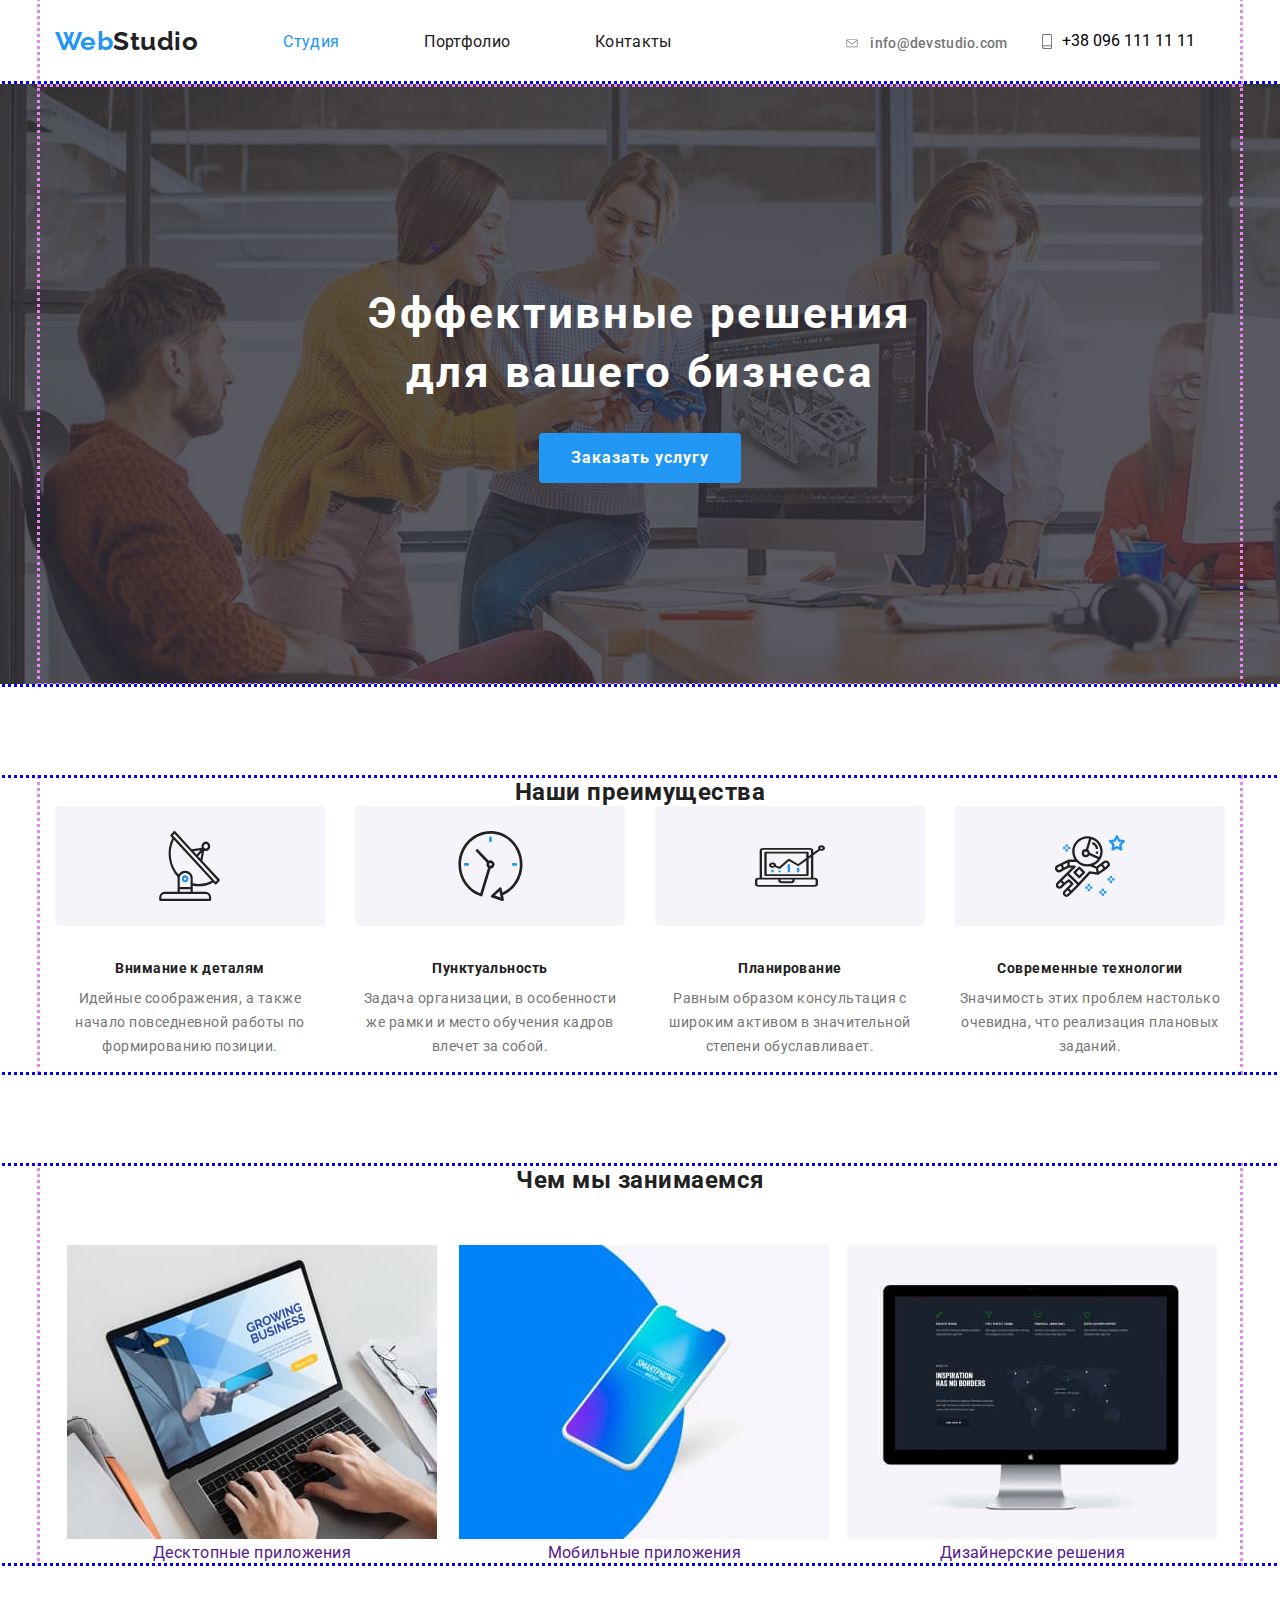
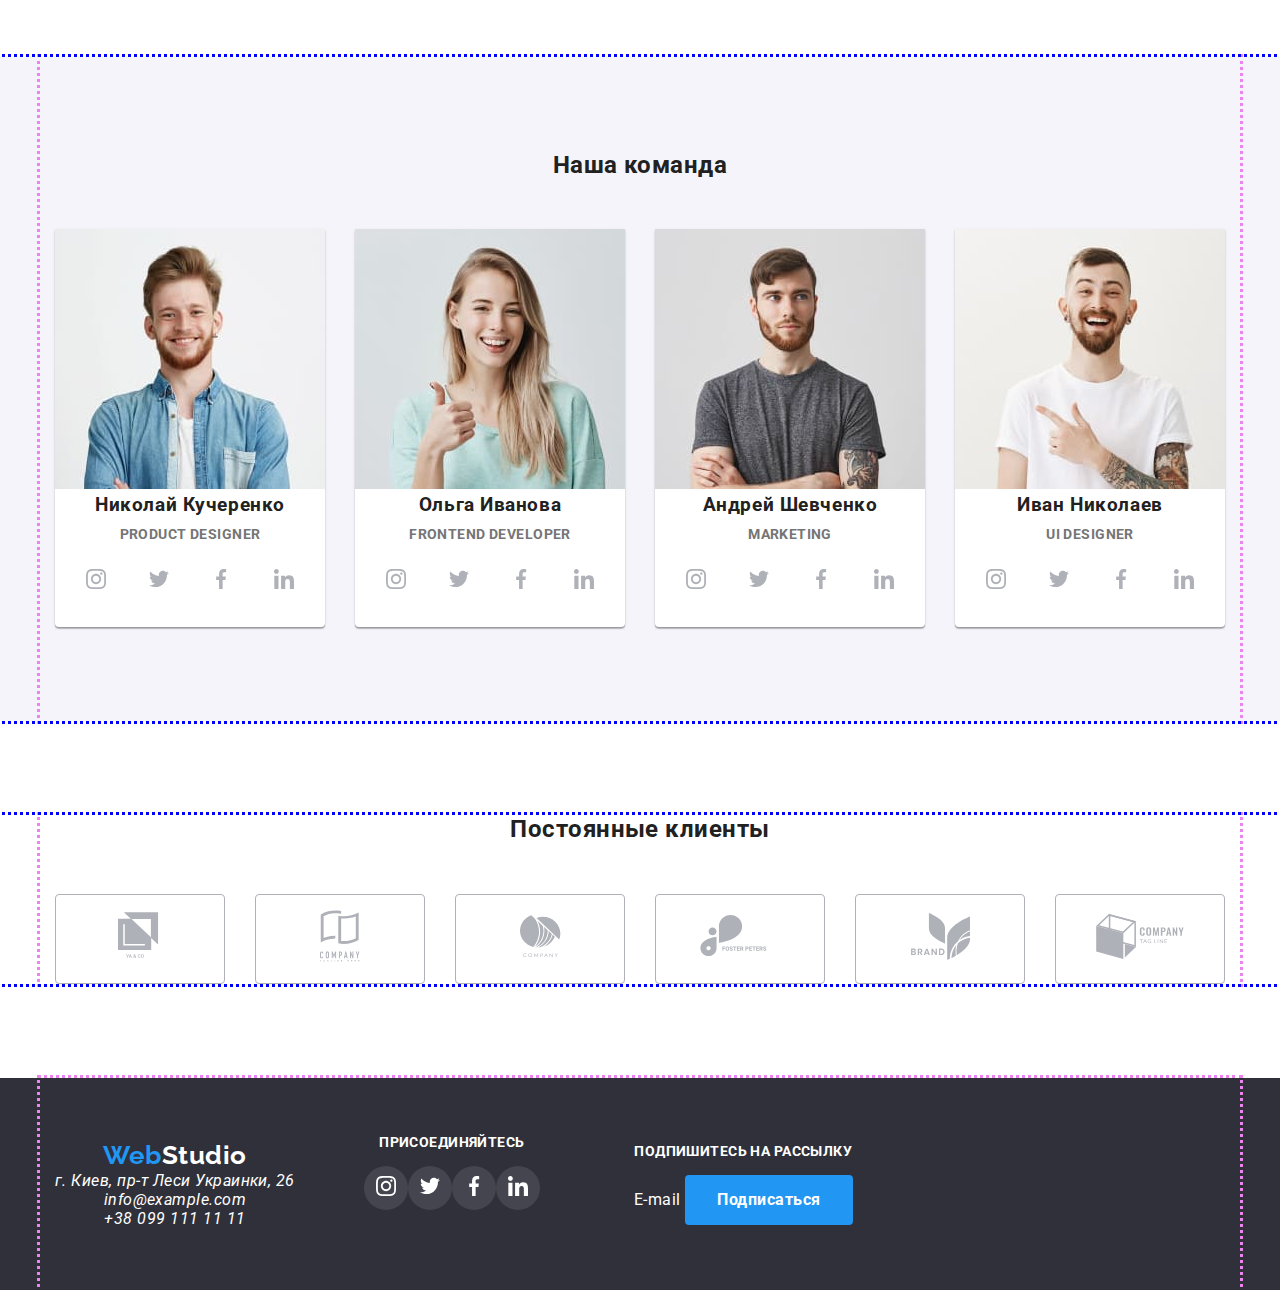
==== index.html @ b8b5b178 "Add files via upload" ====
<!DOCTYPE html>
<html lang="ru">
  <head>
    <meta charset="UTF-8" />
    <meta name="viewport" content="width=device-width, initial-scale=1.0" />
    <title>Homework#1</title>
    <link href="https://fonts.googleapis.com/css2?family=Raleway:wght@400;700&family=Roboto:wght@400;700;900&display=swap" rel="stylesheet">
    <link rel="stylesheet" href="https://cdnjs.cloudflare.com/ajax/libs/modern-normalize/0.6.0/modern-normalize.min.css">
    <link rel="stylesheet" href="./css/style.css">
  </head>
  <body>
    <!-- header -->
      <header>
        <nav class="container no-margin">
          <div class="flex">
            <a class="logo" href="./index.html">Web<span class="black-logo">Studio</span></a>
            <ul class="list flex">
              <li><a class="nav-text interactive current " href="">Студия</a></li>
              <li><a class="nav-text interactive " href="./portfolio.html">Портфолио</a></li>
              <li><a class="nav-text interactive " href="">Контакты</a></li>
            </ul>
              <address class="flex adress">
                <div>
                  <button class="mail-button">
                    <svg class="mail-button-icon">
                    <use href="./img/sprite2.svg#icon-envelope"></use>
                    </svg>
                    <a class="e-mail-address" href="info@devstudio.com">info@devstudio.com</a>
                  </button>
                  <button class="mail-button">
                    <svg class="phone-icon">
                    <use href="./img/sprite2.svg#icon-phone"icon-phone></use>
                    </svg>
                    <span class="interactive">+38 096 111 11 11</span>
                  </button>
                </div>
              </address>
          </div>
        </nav>
      </header>
    <main>
    <!-- решения для бизнеса -->
      <section class="overlay">
        <div class="container hero">
          <h1  class="hero-title">Эффективные решения <br> для вашего бизнеса</h1>
            <a class="hero-order button primary" href="">Заказать услугу</a>
        </div>
      </section>
        <section class="section">
          <div class="container">
            <h2 class="no-margin">Наши преимущества</h2>
              <ul class="flex qualities">
                <li>
                  <svg class="antenna"></svg>
                  
                    <h3 class="section-title">Внимание к деталям</h3>
                      <p class="paragraph">
                      Идейные соображения, а также начало повседневной работы по
                        формированию позиции.
                    </p>
                </li>
                <li class="block">
                  <svg class="clock"></svg>
                  
                    <h3 class="section-title">Пунктуальность</h3>
                      <p class="paragraph">
                        Задача организации, в особенности же рамки и место обучения кадров
                        влечет за собой.
                      </p>
                </li>
                <li class="block">
                  <svg class="diagram"></svg>
                  
                    <h3 class="section-title">Планирование</h3>
                      <p class="paragraph">
                        Равным образом консультация с широким активом в значительной
                        степени обуславливает.
                      </p>
                </li>
                <li class="block">
                  <svg class="astronaut"></svg>
                  
                    <h3 class="section-title">Современные технологии</h3>
                      <p class="paragraph">
                        Значимость этих проблем настолько очевидна, что реализация
                        плановых заданий.
                      </p>
                  </li>
                </ul>
            </div>
        </section>
    <!-- чем мы занимаемся -->
      <section class="section">
        <div class="container">
          <h2>Чем мы занимаемся</h2>
          <ul class="flex center just-cont">
            <li>
              <a class="section-text" href="">
                <img
                  src="./img/images/img1 (1).jpg"
                  alt="Десктопные приложения"
                />Десктопные приложения</a
              >
            </li>
            <li>
              <a class="section-text" href="">
                <img
                  src="./img/images/img2 (1).jpg"
                  alt="Мобильные приложения"
                />Мобильные приложения</a
              >
            </li>
            <li>
              <a class="section-text" href="">
                <img
                  src="./img/images/img3 (1).jpg"
                  alt="Дизайнерские решения"
                />Дизайнерские решения</a
              >
            </li>
          </ul>
        </div>
      </section>
    <!-- наша команда -->
      <section class="team-background">
        <div class="container pad">
          <h2>Наша команда</h2>
          <ul class="flex just-cont" lang="en">
            <li class="white-background">
              <a href="">
                <img src="./img/images/photo1 (1).jpg" alt="John Smith"
              /></a>
              <h3 class="interactive black-text">Николай Кучеренко</h3>
              <h4>Product Designer</h4>
              <ul class="flex around">
                <li>
                  <button class="social">
                    <svg class="social-icon">
                    <use href="./img/sprite.svg#icon-instagram"></use>
                    </svg>
                  </button>
                </li>
                <li>
                <button class="social">
                  <svg class="social-icon">
                    <use href="./img/sprite.svg#icon-twitter"></use>
                  </svg>
                </button>
                </li>
                <li>
                  <button class="social">
                    <svg class="social-icon">
                      <use href="./img/sprite.svg#icon-facebook"></use>
                    </svg>
                  </button>
                </li>
                <li>
                  <button class="social">
                    <svg class="social-icon">
                      <use href="./img/sprite.svg#icon-linkedin"></use>
                    </svg>
                  </button>
                </li>
              </ul>
            </li>
            <li class="white-background">
              <a href="">
                <img src="./img/images/photo2 (1).jpg" alt="Marta Stewart"
              /></a>
              <h3 class="interactive black-text">Ольга Иванова</h3>
              <h4>Frontend Developer</h4>
              <ul class="flex around">
                <li>
                  <button class="social">
                    <svg class="social-icon">
                      <use href="./img/sprite.svg#icon-instagram"></use>
                    </svg>
                  </button>
                </li>
                <li>
                  <button class="social">
                    <svg class="social-icon">
                      <use href="./img/sprite.svg#icon-twitter"></use>
                    </svg>
                  </button>
                </li>
                <li>
                  <button class="social">
                    <svg class="social-icon">
                      <use href="./img/sprite.svg#icon-facebook"></use>
                    </svg>
                  </button>
                </li>
                <li>
                  <button class="social">
                    <svg class="social-icon">
                      <use href="./img/sprite.svg#icon-linkedin"></use>
                    </svg>
                  </button>
                </li>
              </ul>
            </li>
            <li class="white-background">
              <a href="">
                <img src="./img/images/photo3 (1).jpg" alt="Robert Jakis"
              /></a>
              <h3 class="interactive black-text">Андрей Шевченко</h3>
              <h4>Marketing</h4>
              <ul class="flex around">
                <li>
                  <button class="social">
                    <svg class="social-icon">
                      <use href="./img/sprite.svg#icon-instagram"></use>
                    </svg>
                  </button>
                </li>
                <li>
                  <button class="social">
                    <svg class="social-icon">
                      <use href="./img/sprite.svg#icon-twitter"></use>
                    </svg>
                  </button>
                </li>
                <li>
                  <button class="social">
                    <svg class="social-icon">
                      <use href="./img/sprite.svg#icon-facebook"></use>
                    </svg>
                  </button>
                </li>
                <li>
                  <button class="social">
                    <svg class="social-icon">
                      <use href="./img/sprite.svg#icon-linkedin"></use>
                    </svg>
                  </button>
                </li>
              </ul>
            </li>
          
            </li>
            <li class="white-background">
              <a href="">
                <img src="./img/images/photo4 (1).jpg" alt="Martin Doe"
              /></a>
              <h3 class="interactive black-text">Иван Николаев</h3>
              <h4>UI Designer</h4>
              <ul class="flex around">
                <li>
                  <button class="social">
                    <svg class="social-icon">
                      <use href="./img/sprite.svg#icon-instagram"></use>
                    </svg>
                  </button>
                </li>
                <li>
                  <button class="social">
                    <svg class="social-icon">
                      <use href="./img/sprite.svg#icon-twitter"></use>
                    </svg>
                  </button>
                </li>
                <li>
                  <button class="social">
                    <svg class="social-icon">
                      <use href="./img/sprite.svg#icon-facebook"></use>
                    </svg>
                  </button>
                </li>
                <li>
                  <button class="social">
                    <svg class="social-icon">
                      <use href="./img/sprite.svg#icon-linkedin"></use>
                    </svg>
                  </button>
                </li>
              </ul>
            </li>
          </ul>
        </div>
      </section>
    <!-- постоянные клиенты -->
      <section>
        <div class="container">
        <h2>Постоянные клиенты</h2>
        <ul class="flex just-cont">
          <li>
            <button class="button-client">
              <svg class="button-icon-one">
              <use href="./img/sprite.svg#icon-logo1"></use>
              </svg>
            </button>
          </li>
          <li>
            <button class="button-client">
              <svg class="button-icon-two">
                <use href="./img/sprite.svg#icon-logo2"></use>
              </svg>
            </button>
          </li>
          <li>
            <button class="button-client">
              <svg class="button-icon-three">
                <use href="./img/sprite.svg#icon-logo3"></use>
              </svg>
            </button>
          </li>
          <li>
            <button class="button-client">
              <svg class="button-icon-four">
                <use href="./img/sprite.svg#icon-logo4"></use>
              </svg>
            </button>
          </li>
          <li>
          <button class="button-client">
            <svg class="button-icon-five">
              <use href="./img/sprite.svg#icon-logo5"></use>
            </svg>
          </button>
          </li>
          <li>
            <button class="button-client">
              <svg class="button-icon-six">
                <use href="./img/sprite.svg#icon-logo6"></use>
              </svg>
            </button>
          </li>
        </ul>
        </div>
      </section>
    </main>
    <!-- футер -->
    <footer class="bgcolor">
        <div class="container all-footer flex">
          <div class="footer-address">
            <a class="logo" href="./index.html">Web<span class="white">Studio</span></a>
              <address class="white">
              г. Киев, пр-т Леси Украинки, 26 <br>
              info@example.com <br>
              +38 099 111 11 11
              </address>
          </div>
          <div class="join">
            <h4>присоединяйтесь</h4>
          <ul class="flex nav-center adress">
            <li>
              <button class="social-footer">
                <svg class="social-footer-icon">
                  <use href="./img/sprite.svg#icon-instagram"></use>
                </svg>
              </button>
            </li>
            <li>
              <button class="social-footer">
                <svg class="social-footer-icon">
                  <use href="./img/sprite.svg#icon-twitter"></use>
                </svg>
              </button>
            </li>
            <li>
              <button class="social-footer">
                <svg class="social-footer-icon">
                  <use href="./img/sprite.svg#icon-facebook"></use>
                </svg>
              </button>
            </li>
            <li>
              <button class="social-footer">
                <svg class="social-footer-icon">
                  <use href="./img/sprite.svg#icon-linkedin"></use>
                </svg>
              </button>
            </li>
          </ul>
          </div>
          <div class="subscribe">
          <h4 class="footer">Подпишитесь на рассылку</h4>
          <span class="button secondry">E-mail</span>
          <span class="button primary">Подписаться</span>
          </div>
        </div>
    
    </footer>
  </body>
</html>
---- css/style.css ----
html {
  box-sizing: border-box;
}

:root {
  --main-color: #757575;
  --secondary-color: #212121;
  --white-color: #ffffff;
  --accent-color: #2196f3;
  --footer-background: #2f303a;
}

section {
  outline: 3px dotted blue;
  margin-bottom: 94px;
}

.container {
  
  margin-left: auto;
  margin-right: auto;
  padding-left: 15px;
  padding-right: 15px;
  width: 1200px;
  outline: dotted violet;
  text-align: center;
  
}

.pad {
  padding-top: 94px;
  padding-bottom: 94px;
}
.no-margin {
  margin-bottom: 0;
}

.flex {
  display: flex;
  align-items: center;
}

.block {
  margin-left: 30px;
}
.just-cont {
  
  justify-content: space-between;

}

.around {
  justify-content: space-evenly;
}
.no-mr {
  margin-left: 0;
}

h1,
h2,
h3,
h4,
ul,
p {
  margin-top: 0;
}

body {
  background: #ffffff;
  font-family: "Roboto", sans-serif;
  color: var(--main-color);
  letter-spacing: 0.03em;
  font-size: 16px;
  line-height: 1.2;
}

a {
  text-decoration: none;
}

.logo {
  font-family: "Raleway", sans-serif;
  font-weight: 700;
  color: var(--accent-color);
  font-size: 26px;
  line-height: 1.2;
}
.black-logo {
  color: var(--secondary-color);
}
.nav-text.interactive.current {
  color: var(--accent-color);
}
ul {
  list-style: none;
  padding-inline-start: 0;
  margin-block-start: 0;
  margin-block-end: 0;
}
.interactive:hover,
.interactive:focus {
  color: var(--accent-color);
}
.list {
  list-style: none;
  color: var(--secondary-color);
}
.nav-text {
  color: var(--secondary-color);
  letter-spacing: 0.02em;
  margin-left: 50px;
  display: block;
  padding-top: 32px;
  padding-bottom: 32px;
}
.nav-text:first-child {
  margin-left: 85px;
}
.adress {
  margin-left: auto;
}

.black-text {
  color: var(--secondary-color);
  letter-spacing: 0.03em;
}

.black-item {
  letter-spacing: 0.06em;
  color: var(--secondary-color);
}

button {
  margin: 0;
  padding: 0;
}

.e-mail-address {
  color: var(--main-color);
  font-weight: 500;
font-size: 14px;
line-height: 1.2;
letter-spacing: 0.02em;
}

.mail-button {
  display: inline-flex;
  align-items: center;
  border-style: none;
  padding-top: 32px;
  padding-bottom: 32px;
  background-color: var(--white-color);text-decoration: none;
  margin-right: 30px;
  cursor: pointer;
}

.mail-button-icon {
  height: 11.2px;
  width: 16px;
  margin-right: 10px;
  fill: var(--main-color);
}

.mail-button:hover {
  color: var(--accent-color);
}

.mail-button:hover .e-mail-address {
  color: var(--accent-color);
}
.mail-button:hover .mail-button-icon {
  fill: var(--accent-color);
}

.phone-icon {
  height: 15px;
  width: 10px;
  margin-right: 10px;
  fill: var(--main-color);
}
.mail-button:hover .phone-icon {
  fill: var(--accent-color);
}

.link-text {
  font-weight: 700;
  font-size: 18px;
  color: var(--secondary-color);
}

.overlay {
  background-image: linear-gradient(
    to right,
    rgba(47, 48, 58, 0.8),
    rgba(47, 48, 58, 0.8)),
    url(../img/images/Header\ img.jpg);
  height: 600px;
  max-width: 1600px;
  margin-left: auto; 
  margin-right: auto;
  
}
.hero-title {
  font-weight: 900px;
  font-size: 44px;
  line-height: 1.36;
  letter-spacing: 0.06em;
  color: var(--white-color);

  padding: 200px 252px;
  padding-bottom: 0px;
  margin-bottom: 0;
}

.hero-order {
  font-weight: 700;
  font-size: 16px;
  line-height: 1.87px;
  letter-spacing: 0.06em;
  margin-top: 30px;
  margin-bottom: 200px;
}
.flex-container {
  display: flex;
  flex-wrap: wrap;
}
.flex-element {
  width: 370px;
  margin-right: 30px;
  margin-bottom: 30px;
}
.flex-element:nth-child(3n) {
  margin-right: 0;
}
.flex-element:nth-last-child(-n + 3) {
  margin-bottom: 0;
}

.section-title {
  font-size: 14px;
  line-height: 16px;
  color: var(--secondary-color);
}
.paragraph {
  font-size: 14px;
  line-height: 24px;
  color: var(--main-color);
}
h2 {
  color: var(--secondary-color);
  margin-top: 0;
  margin-bottom: 50px;
  text-align: center;
}
h3 {
  margin-bottom: 10px;
}
h4 {
  margin-bottom: 16px;
  font-style: 400px;
    font-weight: bold;
    font-size: 14px;
    line-height: 1.2;
    letter-spacing: 0.03em;
    text-transform: uppercase;
}

.team-background {
  background-color: #F5F4FA;
}

.white-background {
  background-color: var(--white-color);
  box-shadow: 
    0px 2px 1px rgba(0, 0, 0, 0.2), 
    0px 1px 1px rgba(0, 0, 0, 0.14), 
    0px 1px 3px rgba(0, 0, 0, 0.12);
  border-radius: 0px 0px 4px 4px;
}
.border {
  border: 1px solid #EEEEEE
}

.border:hover,
.border:focus {
  box-shadow: 
  1px 4px 6px rgba(0, 0, 0, 0.16), 
  0px 4px 4px rgba(0, 0, 0, 0.06), 
  0px 1px 1px rgba(0, 0, 0, 0.12);
}

.footer {
  font-weight: 700;
  font-size: 14px;
  line-height: 1.2;
  color: var(--white-color);
}
.bgcolor {
  background-color: #2f303a;
  text-align: center;
}
.button {
  font-family: inherit;
  display: inline-block;
  border-radius: 4px;
}


.button.primary {
  color: var(--white-color);
  background-color: var(--accent-color);
  font-weight: 700;
  font-size: 16px;
  line-height: 30px;

  padding: 10px 32px;
}
.button.secondry {
  color: var(--white-color);
  background-color: var(--footer-background);
  font-weight: 400;
  font-size: 16px;
}
.button.nav {
  color: var(--secondary-color);
  background-color: #f5f4fa;

  padding: 6px 22px;
  border: none;
}

.button-client {
  
  box-sizing: border-box;
  border-radius: 4px;
  width: 170px;
  height: 90px;
  border: 1px solid #AFB1B8;
  background-color: var(--white-color);
  cursor: pointer;
}

.button-client:hover,
.button-client:focus {
  border-color: var(--accent-color);
}

.button-icon-one {
  width: 44.27px;
  height: 49.23px;
  fill: #AFB1B8;
}
.button-client:hover .button-icon-one {
  fill: var(--accent-color);
  
}

.button-icon-two {
  width: 40px;
height: 52px;
fill: #AFB1B8;
}

.button-client:hover .button-icon-two {
  fill: var(--accent-color);
}

.button-icon-three {
  width: 41px;
  height: 42.6px;
  fill: #AFB1B8;
}

.button-client:hover .button-icon-three {
  fill: var(--accent-color);
}

.button-icon-four {
  width: 79.66px;
  height: 42.02px;
  fill: #AFB1B8;
}

.button-client:hover .button-icon-four {
  fill: var(--accent-color);
}

.button-icon-five {
  width: 59px;
height: 47px;
fill: #AFB1B8;
}

.button-client:hover .button-icon-five {
  fill: var(--accent-color);
  
}

.button-icon-six {
  width: 88.48px;
  height: 45.44px;
  fill: #AFB1B8;
}

.button-client:hover .button-icon-six {
  fill: var(--accent-color);
  
}
.join {
  margin-left: 69px;
  margin-right: 94px;
  margin-top: 56px;
  margin-bottom: 56px;
  color: var(--white-color);
}
.subscribe .white {
  color: white;
}
.nav-center {
  justify-content: center;
}

.header-margin {
  margin-bottom: 94px;
}

.m-n {
  margin-right: 8px;
}
.white {
  color: var(--white-color);
}

.antenna {
  display: inline-block;
  height: 120px;
  width: 270px;
  margin-bottom: 30px;
  border-radius: 4px;
  border-style: none;
  background-color: #F5F4FA;
  background-image: url(../img/vector/antenna\ 1.svg);
  background-size: 65.32px 70px;
  background-repeat: no-repeat;
  background-position: center;
}

.clock {
  display: inline-block;
  height: 120px;
  width: 270px;
  border-radius: 4px;
  border-style: none;
  background-color: #F5F4FA;
  margin-bottom: 30px;
  background-image: url(../img/vector/clock\ 1.svg);
  background-size: 66.96px 70px;

  background-repeat: no-repeat;
  background-position: center;
}

.diagram {
  display: inline-block;
  height: 120px;
  width: 270px;
  border-radius: 4px;
  border-style: none;
  background-color: #F5F4FA;
  margin-bottom: 30px;
  background-image: url(../img/vector/diagram\ 1.svg);
  background-size: 70px 53.69px;
  background-repeat: no-repeat;
  background-position: center;
}

.astronaut {
  display: inline-block;
  height: 120px;
  width: 270px;
  border-radius: 4px;
  border-style: none;
  background-color: #F5F4FA;
  margin-bottom: 30px;
  background-image: url(../img/vector/astronaut.svg);
  background-size: 70px 70px;
  background-repeat: no-repeat;
  background-position: center;
}

.social {
  display: inline-block;
  height: 44px;
  width: 44px;
  border-radius: 50%;
  border-style: none;
  padding: 0;
  margin: 0;
  background-color: var(--white-color);
  cursor: pointer;
  margin-bottom: 24px;
}

.social-icon {
  width: 20px;
  height: 20px;
  fill: #AFB1B8 ;
}

.social-footer {
  display: inline-block;
  height: 44px;
  width: 44px;
  border-radius: 50%;
  border-style: none;
  padding: 0;
  margin: 0;
  background-color:rgba(255, 255, 255, 0.1);
  cursor: pointer;
  margin-bottom: 24px;
}

.social-footer-icon {
  width: 20px;
  height: 20px;
  fill: var(--white-color);
}

.social:hover{
background-color: var(--accent-color);
}
.social:hover .social-icon {
fill: white;
}

.social-footer:hover {
background-color:  var(--accent-color);
}
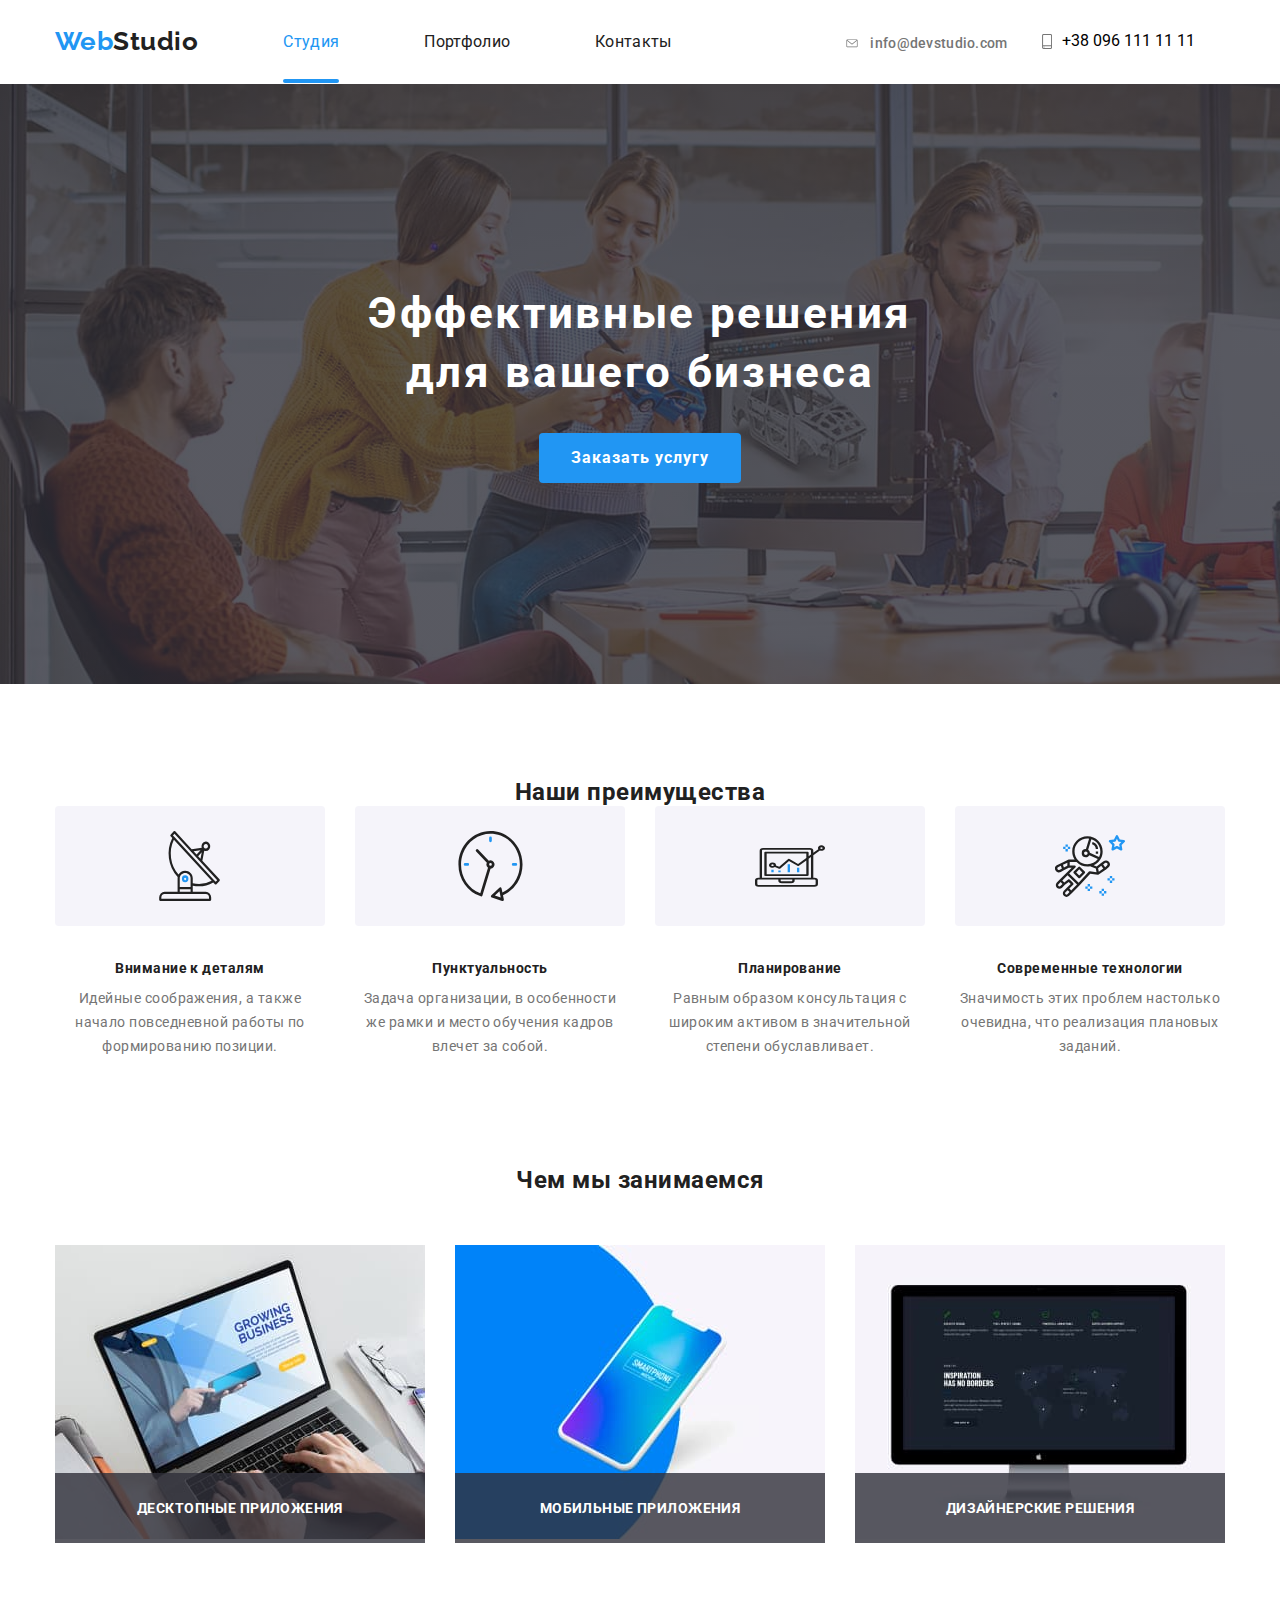
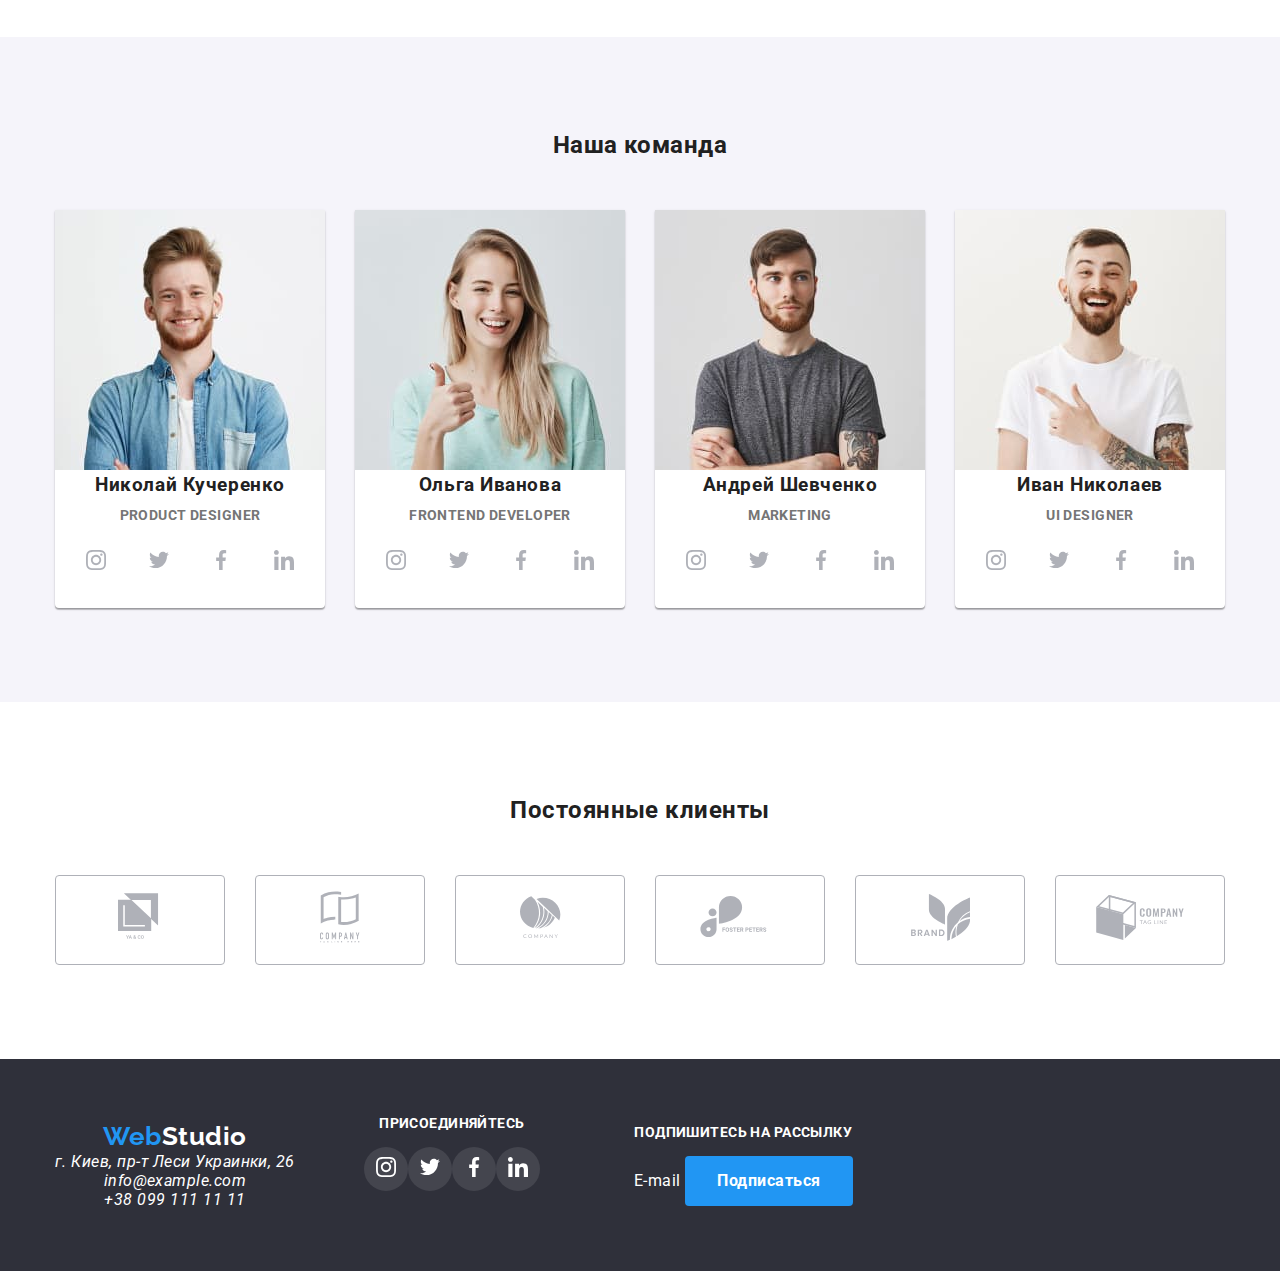
==== commit 33790deb: "what we do" ====
--- a/index.html
+++ b/index.html
@@ -95,28 +95,33 @@
           <h2>Чем мы занимаемся</h2>
           <ul class="flex center just-cont">
             <li>
-              <a class="section-text" href="">
-                <img
-                  src="./img/images/img1 (1).jpg"
-                  alt="Десктопные приложения"
-                />Десктопные приложения</a
-              >
-            </li>
-            <li>
-              <a class="section-text" href="">
+              
+                <a href="">
+                  <div class="section-item">
+                <img src="./img/images/img1 (1).jpg" alt="Десктопные приложения" />
+                <p class="section-text">Десктопные приложения</p>
+              </div>
+              </a>
+            </li>
+            <li>
+              <a href="">
+                <div class="section-item">
                 <img
                   src="./img/images/img2 (1).jpg"
-                  alt="Мобильные приложения"
-                />Мобильные приложения</a
-              >
-            </li>
-            <li>
-              <a class="section-text" href="">
+                  alt="Мобильные приложения"/>
+                <p class="section-text">Мобильные приложения</p>
+              </div>
+              </a>
+            </li>
+            <li>
+              <a href="">
+                <div class="section-item">
                 <img
                   src="./img/images/img3 (1).jpg"
-                  alt="Дизайнерские решения"
-                />Дизайнерские решения</a
-              >
+                  alt="Дизайнерские решения"/>
+                  <p class="section-text">Дизайнерские решения</p>
+                </div>
+                </a>
             </li>
           </ul>
         </div>
--- a/css/style.css
+++ b/css/style.css
@@ -8,10 +8,10 @@
   --white-color: #ffffff;
   --accent-color: #2196f3;
   --footer-background: #2f303a;
+  --hover: 250ms cubic-bezier(0.4, 0, 0.2, 1);
 }
 
 section {
-  outline: 3px dotted blue;
   margin-bottom: 94px;
 }
 
@@ -22,7 +22,6 @@
   padding-left: 15px;
   padding-right: 15px;
   width: 1200px;
-  outline: dotted violet;
   text-align: center;
   
 }
@@ -55,6 +54,24 @@
 .no-mr {
   margin-left: 0;
 }
+
+.current{
+position: relative;
+display: block;
+
+}
+
+.current::after {
+content: "";
+width: 100%;
+height: 4px;
+position: absolute;
+display: block;
+bottom: 0;
+background-color: var(--accent-color);
+border-radius: 2px;
+}
+
 
 h1,
 h2,
@@ -100,6 +117,7 @@
 .interactive:hover,
 .interactive:focus {
   color: var(--accent-color);
+  transition: var(--hover);
 }
 .list {
   list-style: none;
@@ -163,13 +181,16 @@
 
 .mail-button:hover {
   color: var(--accent-color);
+  transition: var(--hover);
 }
 
 .mail-button:hover .e-mail-address {
   color: var(--accent-color);
+  transition: var(--hover);
 }
 .mail-button:hover .mail-button-icon {
   fill: var(--accent-color);
+  transition: var(--hover);
 }
 
 .phone-icon {
@@ -180,6 +201,7 @@
 }
 .mail-button:hover .phone-icon {
   fill: var(--accent-color);
+  transition: var(--hover);
 }
 
 .link-text {
@@ -236,6 +258,26 @@
   margin-bottom: 0;
 }
 
+.section-item{
+position: relative;
+}
+
+.section-text {
+  content: "";
+  position: absolute;
+  width: 100%;
+  height: 70px;
+  background-color: rgba(47, 48, 58, 0.8);;
+  bottom: 0;
+  color: var(--white-color);
+  font-weight: bold;
+  text-transform: uppercase;
+  font-size: 14px;
+  line-height: 1.2;
+  letter-spacing: 0.03em;
+  margin: 0;
+  padding-top: 27px;
+}
 .section-title {
   font-size: 14px;
   line-height: 16px;
@@ -287,6 +329,7 @@
   1px 4px 6px rgba(0, 0, 0, 0.16), 
   0px 4px 4px rgba(0, 0, 0, 0.06), 
   0px 1px 1px rgba(0, 0, 0, 0.12);
+  transition: var(--hover);
 }
 
 .footer {
@@ -343,6 +386,7 @@
 .button-client:hover,
 .button-client:focus {
   border-color: var(--accent-color);
+  transition: var(--hover);
 }
 
 .button-icon-one {
@@ -352,6 +396,7 @@
 }
 .button-client:hover .button-icon-one {
   fill: var(--accent-color);
+  transition: var(--hover);
   
 }
 
@@ -363,6 +408,7 @@
 
 .button-client:hover .button-icon-two {
   fill: var(--accent-color);
+  transition: var(--hover);
 }
 
 .button-icon-three {
@@ -373,6 +419,7 @@
 
 .button-client:hover .button-icon-three {
   fill: var(--accent-color);
+  transition: var(--hover);
 }
 
 .button-icon-four {
@@ -383,6 +430,7 @@
 
 .button-client:hover .button-icon-four {
   fill: var(--accent-color);
+  transition: var(--hover);
 }
 
 .button-icon-five {
@@ -393,6 +441,7 @@
 
 .button-client:hover .button-icon-five {
   fill: var(--accent-color);
+  transition: var(--hover);
   
 }
 
@@ -404,6 +453,7 @@
 
 .button-client:hover .button-icon-six {
   fill: var(--accent-color);
+  transition: var(--hover);
   
 }
 .join {
@@ -528,11 +578,14 @@
 
 .social:hover{
 background-color: var(--accent-color);
+transition: var(--hover);
 }
 .social:hover .social-icon {
 fill: white;
+transition: var(--hover);
 }
 
 .social-footer:hover {
 background-color:  var(--accent-color);
+transition: var(--hover);
 }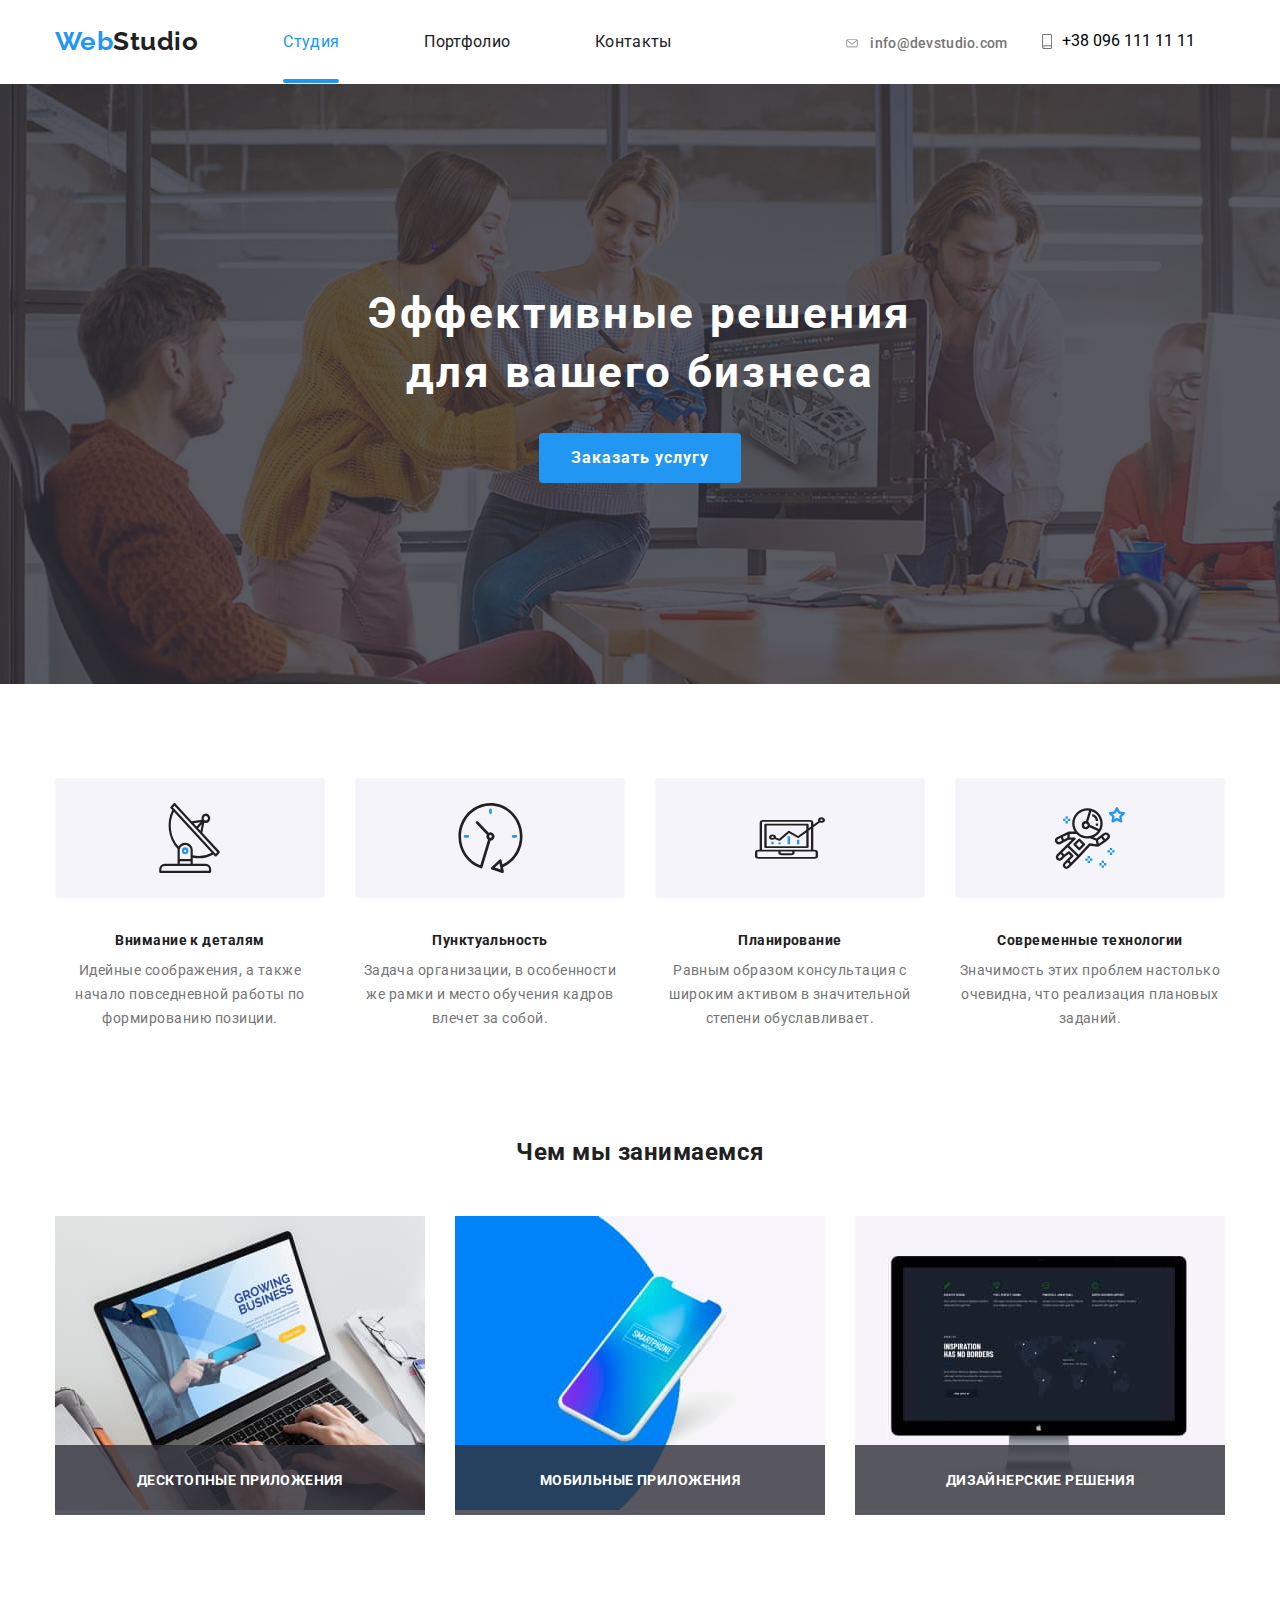
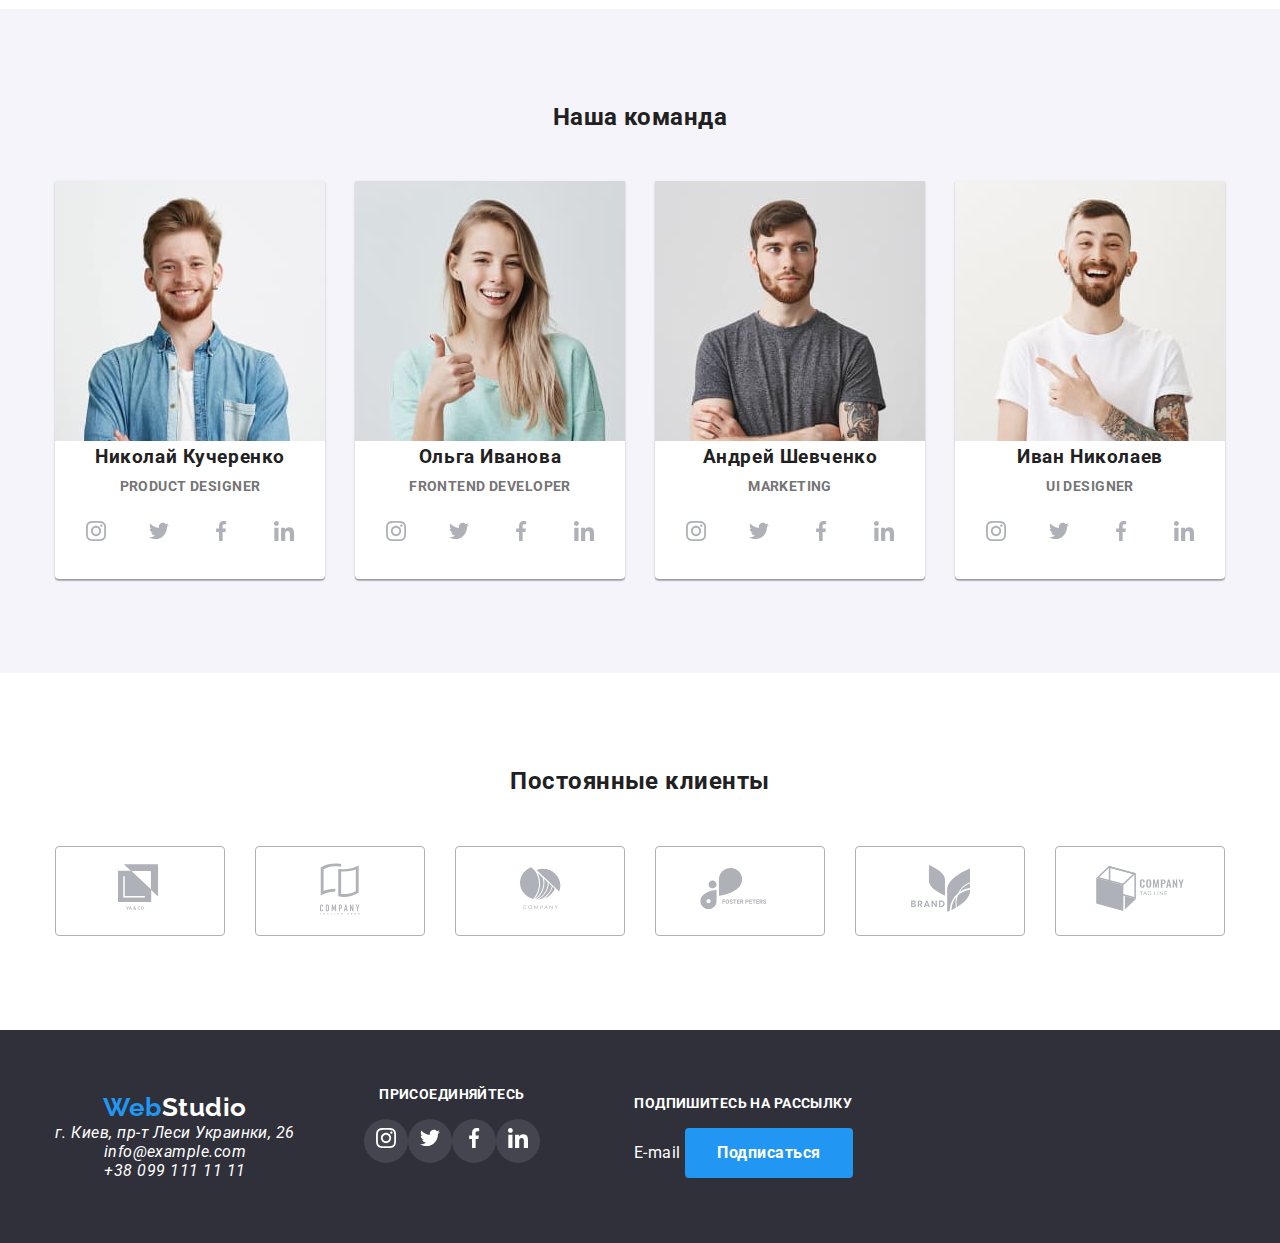
==== commit 232e6827: "opacity" ====
--- a/index.html
+++ b/index.html
@@ -48,7 +48,7 @@
       </section>
         <section class="section">
           <div class="container">
-            <h2 class="no-margin">Наши преимущества</h2>
+            <h2 class="no-margin opacity">Наши преимущества</h2>
               <ul class="flex qualities">
                 <li>
                   <svg class="antenna"></svg>
--- a/css/style.css
+++ b/css/style.css
@@ -13,10 +13,12 @@
 
 section {
   margin-bottom: 94px;
+  
 }
 
 .container {
   
+  position: relative;
   margin-left: auto;
   margin-right: auto;
   padding-left: 15px;
@@ -32,6 +34,11 @@
 }
 .no-margin {
   margin-bottom: 0;
+  
+}
+.opacity {
+  position: absolute;
+  opacity: 0;
 }
 
 .flex {
@@ -52,7 +59,9 @@
   justify-content: space-evenly;
 }
 .no-mr {
+  
   margin-left: 0;
+  
 }
 
 .current{
@@ -146,6 +155,15 @@
 .black-item {
   letter-spacing: 0.06em;
   color: var(--secondary-color);
+  margin-bottom: 4px;
+  align-items: flex-start;
+  text-align: start;
+  padding-left: 24px;
+}
+.kind-of-projects {
+  margin-bottom: 20px;
+  text-align: start;
+  padding-left: 24px;
 }
 
 button {
@@ -332,6 +350,50 @@
   transition: var(--hover);
 }
 
+.our-projects {
+  position: relative;
+  margin-bottom: 20px;
+}
+
+.projects-description {
+  content: "";
+  position: absolute;
+  top: 50%;
+  left: 50%;
+  transform: translate(-50%,-50%);
+  font-weight: 400px;
+  opacity: 0;
+  width: 100%;
+  height: 100%;
+  text-align: center;
+  font-size: 18px;
+line-height: 1.55;
+letter-spacing: 0.03em;
+padding: 63px 24px;
+}
+
+.projects-description:hover {
+  transition: var(--hover);
+  background-color: rgba(33, 150, 243, 0.9);
+  opacity: 1;
+  color: var(--white-color);
+}
+/* .project-description::after {
+position: absolute;
+  content: " ";
+  display: block;
+width: 100%;
+height: 100%;
+background-color: var(--accent-color);
+left: 0;
+bottom: 0;
+transition: var(--hover);
+transform: scaleY(0);
+}
+
+.project-description:hover::after{
+  transform: scaleY(1);
+} */
 .footer {
   font-weight: 700;
   font-size: 14px;
